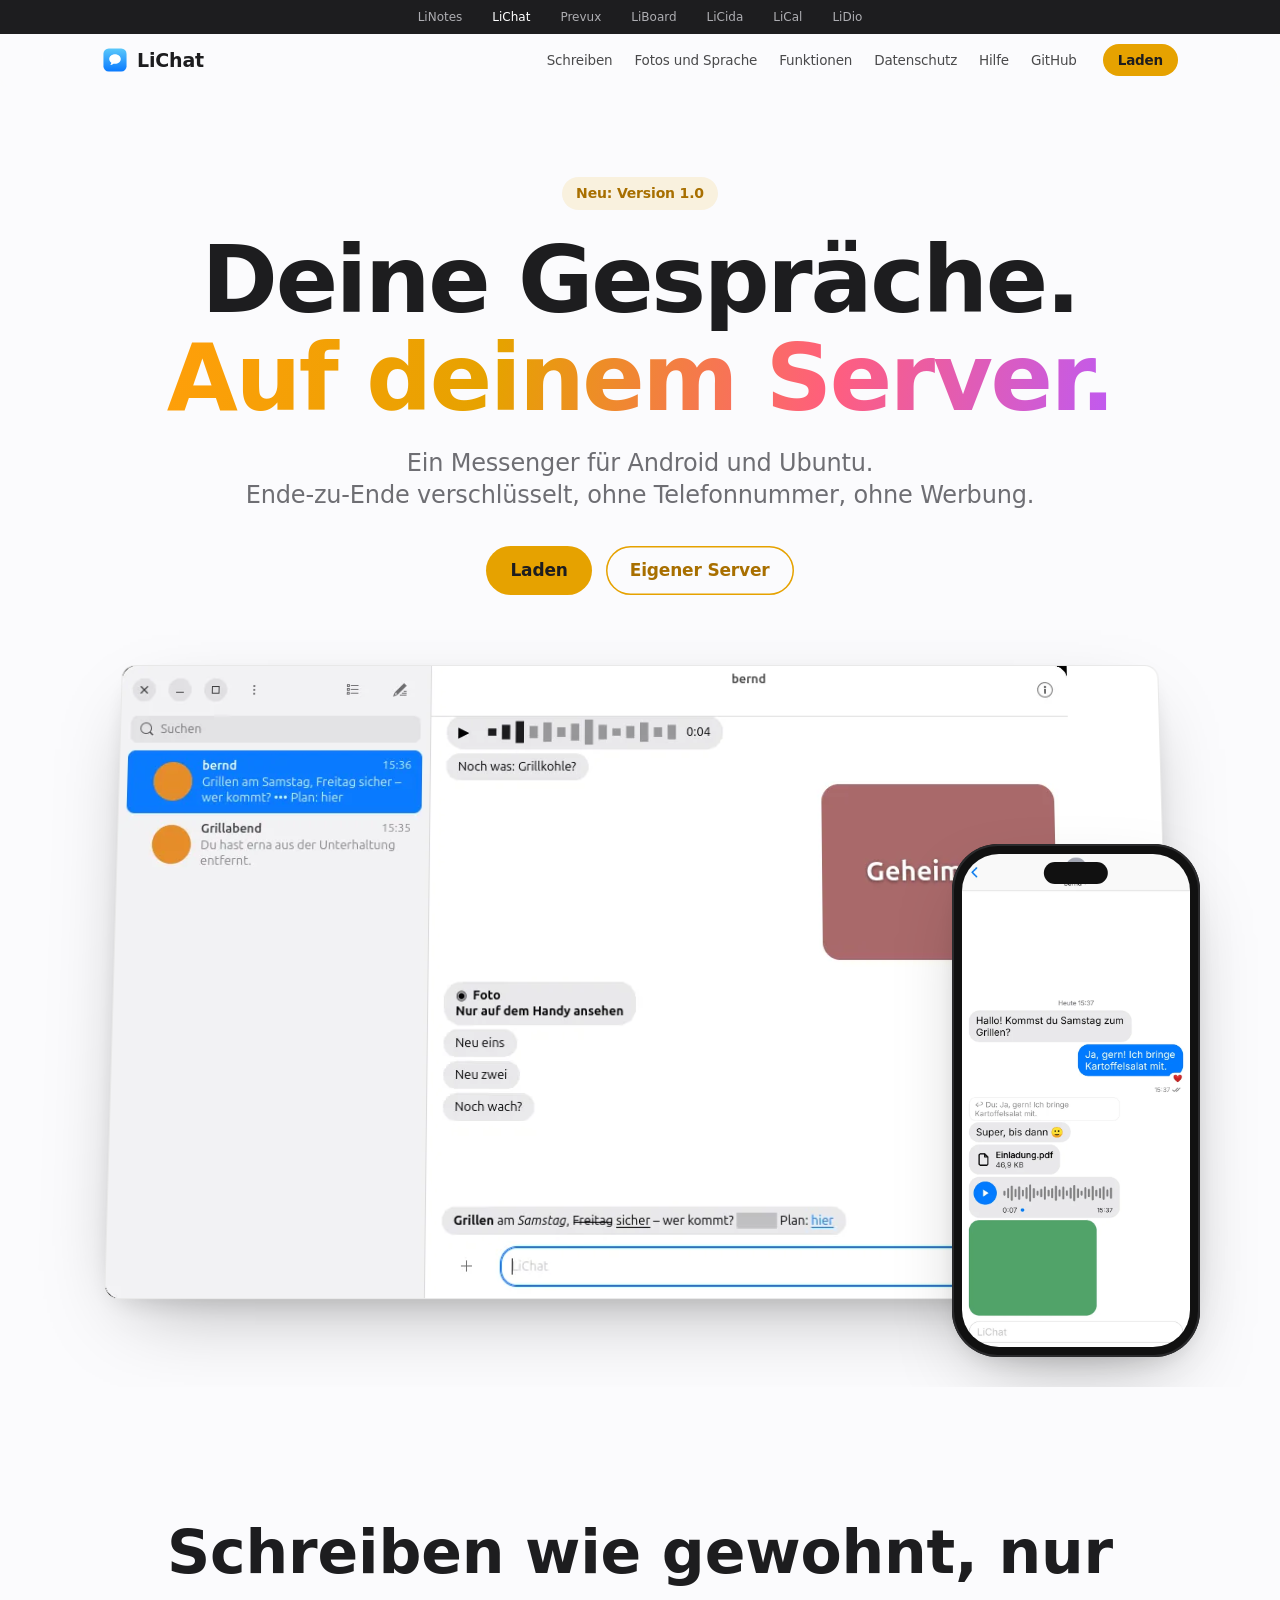
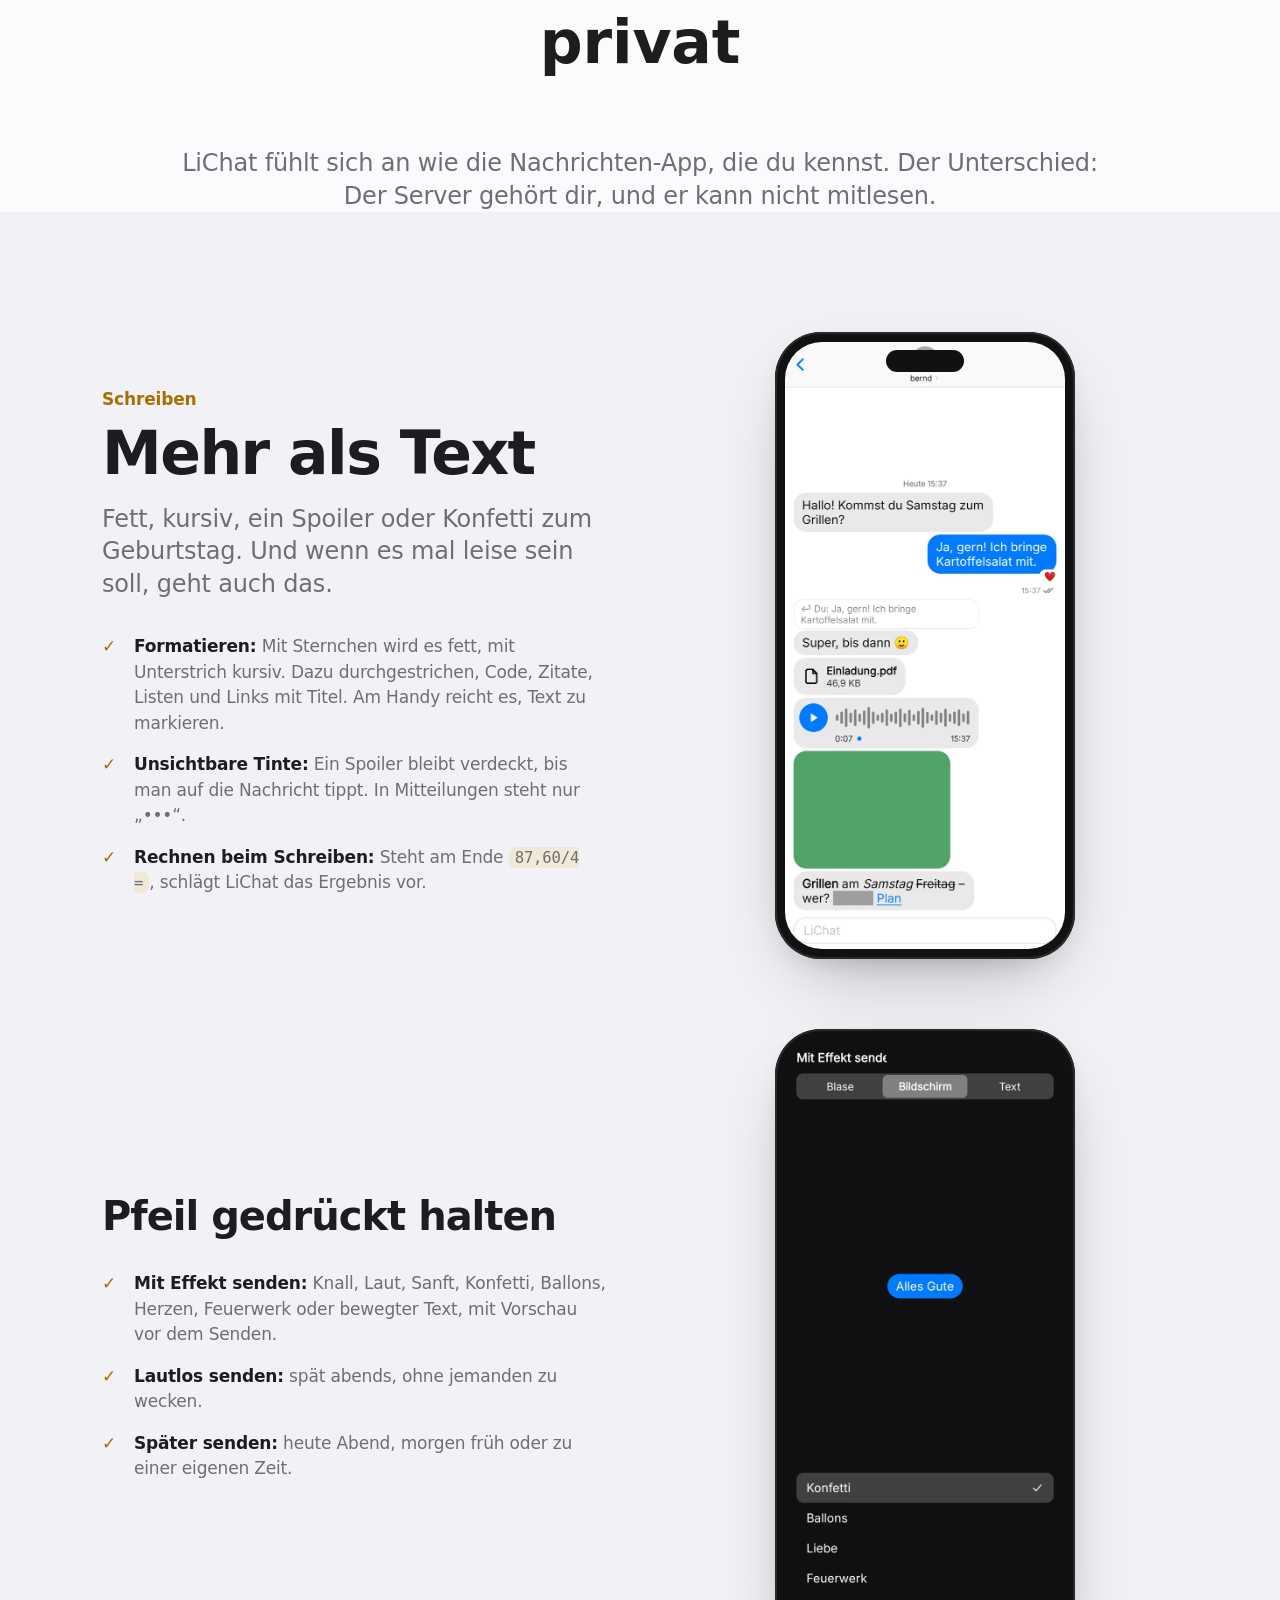
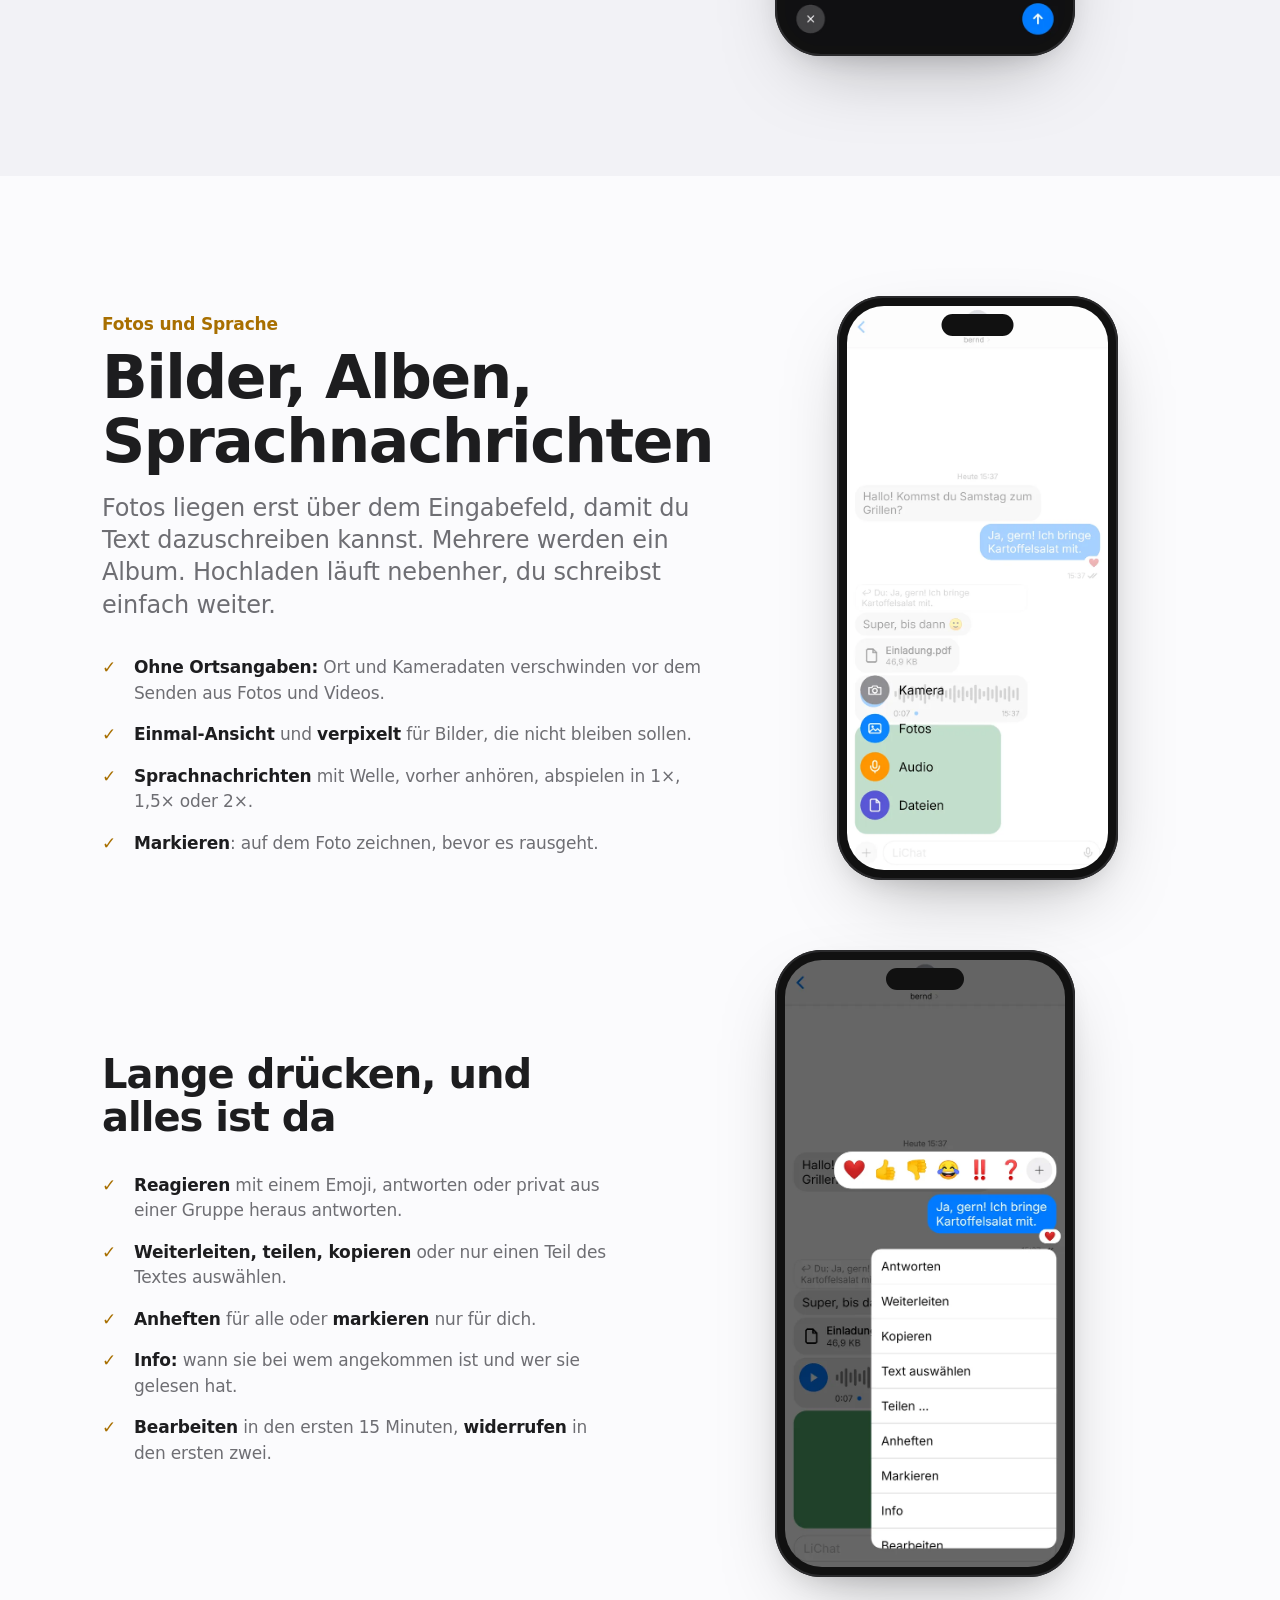
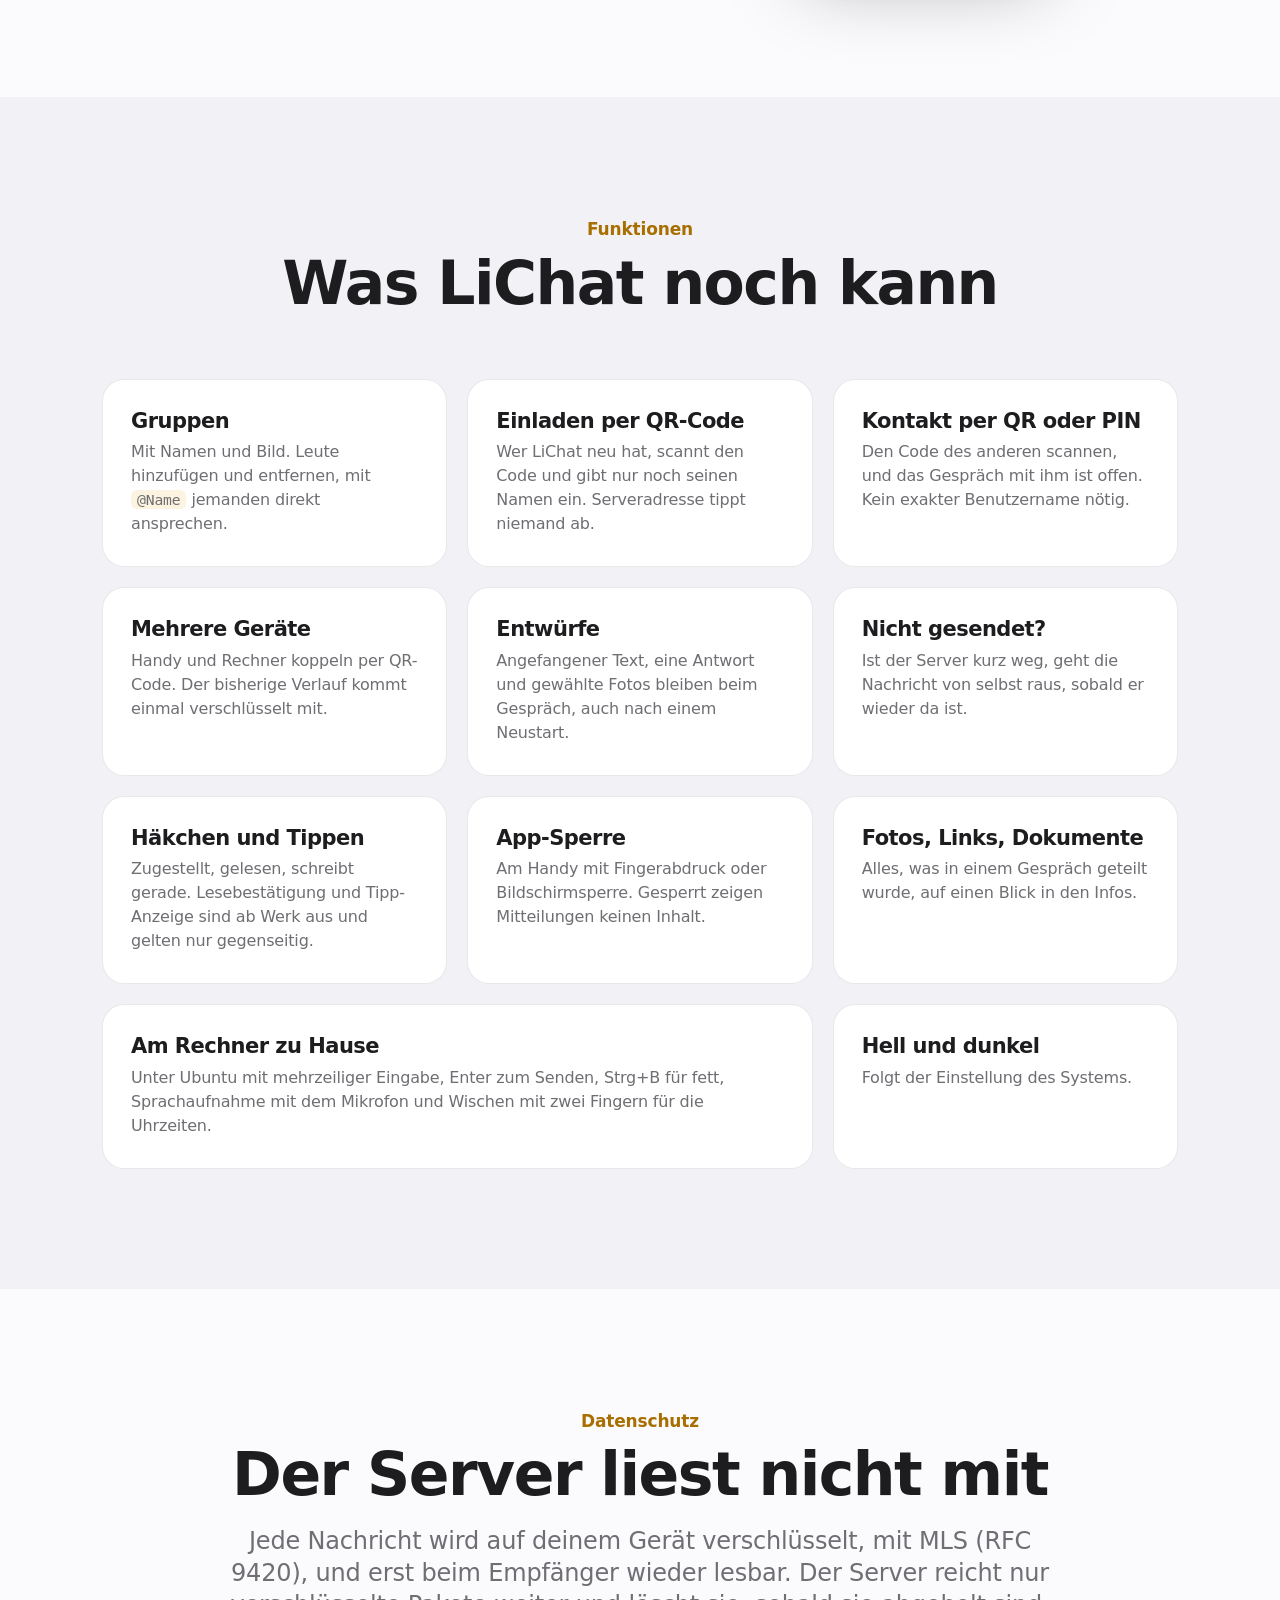
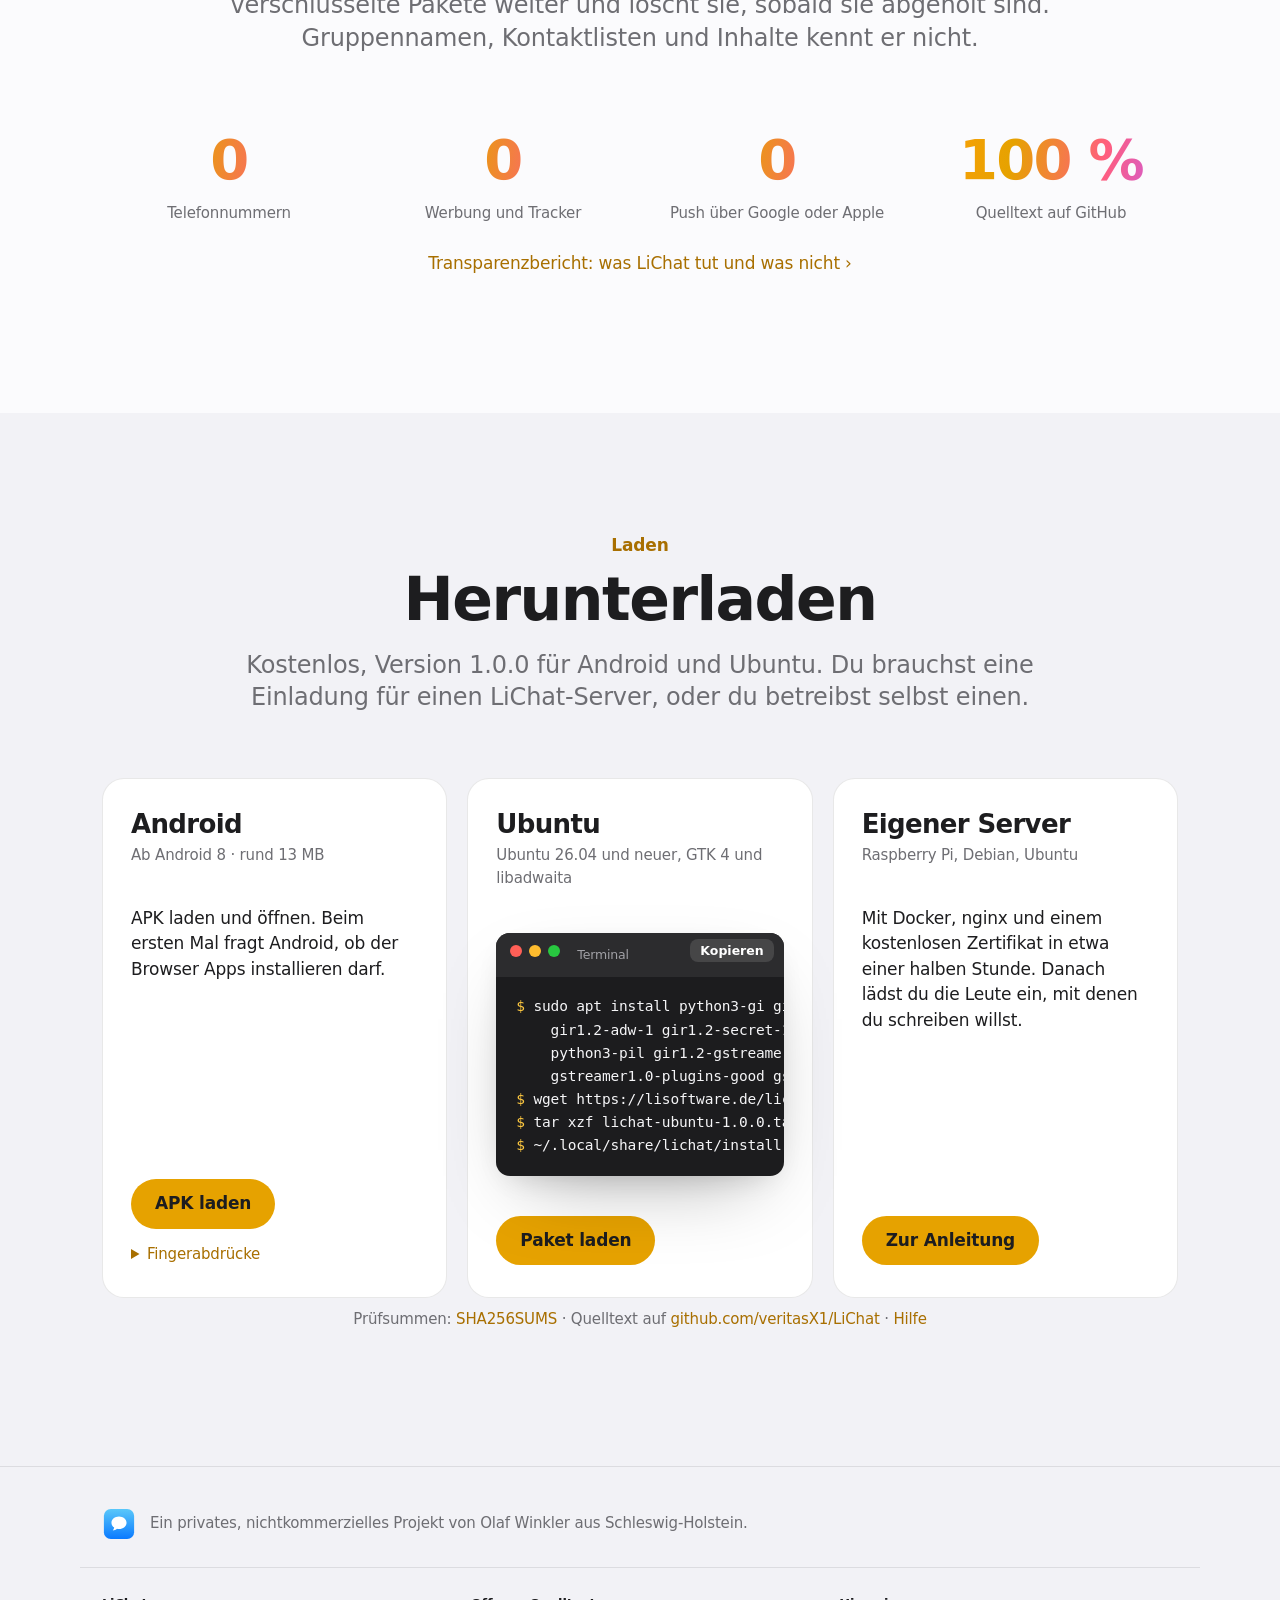
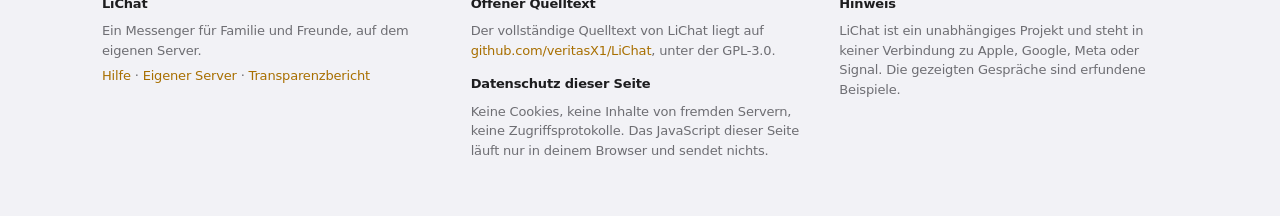
==== homepage/index.html @ 2a0bd109 "[4c46ee84] Homepage für LiChat 1.0: Start, Hilfe, eigener Server, Transparenzbericht homepage/ im St" ====
<!doctype html>
<html lang="de">
<head>
<meta charset="utf-8">
<meta name="viewport" content="width=device-width, initial-scale=1, viewport-fit=cover">
<title>LiChat – Chatten auf deinem eigenen Server</title>
<meta name="description" content="LiChat ist ein Messenger für Android und Ubuntu. Ende-zu-Ende verschlüsselt, ohne Telefonnummer, ohne Werbung, auf deinem eigenen Server.">
<link rel="icon" href="lichat.svg" type="image/svg+xml">
<link rel="stylesheet" href="site.css">
<style>
.split > .phone { width: min(300px, 70%); margin: 0 auto; }
</style>
</head>
<body>

<div class="apps">
  <div class="wrap">
    <a href="https://lisoftware.de/linotes/">LiNotes</a>
    <a href="https://lisoftware.de/lichat/" aria-current="page">LiChat</a>
    <a href="https://lisoftware.de/prevux/">Prevux</a>
    <a href="https://lisoftware.de/liboard/">LiBoard</a>
    <a href="https://lisoftware.de/licida/">LiCida</a>
    <a href="https://lisoftware.de/lical/">LiCal</a>
    <a href="https://lisoftware.de/lidio/">LiDio</a>
  </div>
</div>

<header class="nav">
  <div class="wrap">
    <a class="brand" href="#"><img src="lichat.svg" alt="">LiChat</a>
    <nav class="links">
      <a href="#schreiben">Schreiben</a>
      <a href="#medien">Fotos und Sprache</a>
      <a href="#funktionen">Funktionen</a>
      <a href="#datenschutz">Datenschutz</a>
      <a href="hilfe.html">Hilfe</a>
      <a href="https://github.com/veritasX1/LiChat">GitHub</a>
    </nav>
    <a class="btn small cta" href="#laden">Laden</a>
  </div>
</header>

<main>

<section class="hero">
  <div class="wrap">
    <span class="badge reveal">Neu: Version 1.0</span>
    <h1 class="display reveal d1">Deine Gespräche.<br><span class="gradient-text">Auf deinem Server.</span></h1>
    <p class="lead reveal d2">Ein Messenger für Android und Ubuntu.<br>Ende-zu-Ende verschlüsselt, ohne Telefonnummer, ohne Werbung.</p>
    <div class="actions reveal d3">
      <a class="btn" href="#laden">Laden</a>
      <a class="btn ghost" href="server.html">Eigener Server</a>
    </div>
    <div class="hero-stage reveal">
      <div class="window"><img class="zoomable" src="img/ubuntu-gespraech.webp" data-light="img/ubuntu-gespraech.webp" data-dark="img/ubuntu-dark.webp" alt="LiChat unter Ubuntu: Gespräch mit formatiertem Text und Sprachnachricht" width="980" height="640"></div>
      <div class="phone"><img src="img/android-gespraech.webp" data-light="img/android-gespraech.webp" data-dark="img/android-dark-gespraech.webp" alt="Dasselbe Gespräch auf dem Android-Handy" width="640" height="1387"></div>
    </div>
  </div>
</section>

<section class="wrap center" style="padding-top: 60px; max-width: 1000px">
  <p class="headline reveal">Schreiben wie gewohnt, nur privat</p>
  <p class="lead reveal d1">LiChat fühlt sich an wie die Nachrichten-App, die du kennst. Der Unterschied: Der Server gehört dir, und er kann nicht mitlesen.</p>
</section>

<section id="schreiben" class="alt">
  <div class="wrap">
    <div class="split">
      <div class="reveal">
        <p class="eyebrow">Schreiben</p>
        <h2 class="headline">Mehr als Text</h2>
        <p class="lead">Fett, kursiv, ein Spoiler oder Konfetti zum Geburtstag. Und wenn es mal leise sein soll, geht auch das.</p>
        <ul class="checks">
          <li><b>Formatieren:</b> Mit Sternchen wird es fett, mit Unterstrich kursiv. Dazu durchgestrichen, Code, Zitate, Listen und Links mit Titel. Am Handy reicht es, Text zu markieren.</li>
          <li><b>Unsichtbare Tinte:</b> Ein Spoiler bleibt verdeckt, bis man auf die Nachricht tippt. In Mitteilungen steht nur „•••“.</li>
          <li><b>Rechnen beim Schreiben:</b> Steht am Ende <code class="inline">87,60/4 =</code>, schlägt LiChat das Ergebnis vor.</li>
        </ul>
      </div>
      <div class="phone reveal d1"><img src="img/android-formatiert.webp" alt="Formatierte Nachricht mit verdecktem Spoiler" loading="lazy"></div>
    </div>
    <div class="split reverse" style="margin-top: 70px">
      <div class="phone reveal"><img src="img/android-effekte.webp" alt="Auswahl der Effekte mit Vorschau der eigenen Nachricht" loading="lazy"></div>
      <div class="reveal d1">
        <h3 class="title">Pfeil gedrückt halten</h3>
        <ul class="checks">
          <li><b>Mit Effekt senden:</b> Knall, Laut, Sanft, Konfetti, Ballons, Herzen, Feuerwerk oder bewegter Text, mit Vorschau vor dem Senden.</li>
          <li><b>Lautlos senden:</b> spät abends, ohne jemanden zu wecken.</li>
          <li><b>Später senden:</b> heute Abend, morgen früh oder zu einer eigenen Zeit.</li>
        </ul>
      </div>
    </div>
  </div>
</section>

<section id="medien">
  <div class="wrap">
    <div class="split">
      <div class="reveal">
        <p class="eyebrow">Fotos und Sprache</p>
        <h2 class="headline">Bilder, Alben, Sprachnachrichten</h2>
        <p class="lead">Fotos liegen erst über dem Eingabefeld, damit du Text dazuschreiben kannst. Mehrere werden ein Album. Hochladen läuft nebenher, du schreibst einfach weiter.</p>
        <ul class="checks">
          <li><b>Ohne Ortsangaben:</b> Ort und Kameradaten verschwinden vor dem Senden aus Fotos und Videos.</li>
          <li><b>Einmal-Ansicht</b> und <b>verpixelt</b> für Bilder, die nicht bleiben sollen.</li>
          <li><b>Sprachnachrichten</b> mit Welle, vorher anhören, abspielen in 1×, 1,5× oder 2×.</li>
          <li><b>Markieren</b>: auf dem Foto zeichnen, bevor es rausgeht.</li>
        </ul>
      </div>
      <div class="phone reveal d1"><img src="img/android-plus.webp" alt="Das Plus-Menü: Kamera, Fotos, Audio, Dateien" loading="lazy"></div>
    </div>
    <div class="split reverse" style="margin-top: 70px">
      <div class="phone reveal"><img src="img/android-aktionen.webp" alt="Das Menü einer Nachricht: Antworten, Weiterleiten, Kopieren, Text auswählen, Teilen, Anheften, Markieren, Info" loading="lazy"></div>
      <div class="reveal d1">
        <h3 class="title">Lange drücken, und alles ist da</h3>
        <ul class="checks">
          <li><b>Reagieren</b> mit einem Emoji, antworten oder privat aus einer Gruppe heraus antworten.</li>
          <li><b>Weiterleiten, teilen, kopieren</b> oder nur einen Teil des Textes auswählen.</li>
          <li><b>Anheften</b> für alle oder <b>markieren</b> nur für dich.</li>
          <li><b>Info:</b> wann sie bei wem angekommen ist und wer sie gelesen hat.</li>
          <li><b>Bearbeiten</b> in den ersten 15 Minuten, <b>widerrufen</b> in den ersten zwei.</li>
        </ul>
      </div>
    </div>
  </div>
</section>

<section id="funktionen" class="alt">
  <div class="wrap">
    <div class="section-head reveal">
      <p class="eyebrow">Funktionen</p>
      <h2 class="headline">Was LiChat noch kann</h2>
    </div>
    <div class="tiles">
      <div class="tile reveal"><h3>Gruppen</h3><p>Mit Namen und Bild. Leute hinzufügen und entfernen, mit <code class="inline">@Name</code> jemanden direkt ansprechen.</p></div>
      <div class="tile reveal d1"><h3>Einladen per QR-Code</h3><p>Wer LiChat neu hat, scannt den Code und gibt nur noch seinen Namen ein. Serveradresse tippt niemand ab.</p></div>
      <div class="tile reveal d2"><h3>Kontakt per QR oder PIN</h3><p>Den Code des anderen scannen, und das Gespräch mit ihm ist offen. Kein exakter Benutzername nötig.</p></div>
      <div class="tile reveal"><h3>Mehrere Geräte</h3><p>Handy und Rechner koppeln per QR-Code. Der bisherige Verlauf kommt einmal verschlüsselt mit.</p></div>
      <div class="tile reveal d1"><h3>Entwürfe</h3><p>Angefangener Text, eine Antwort und gewählte Fotos bleiben beim Gespräch, auch nach einem Neustart.</p></div>
      <div class="tile reveal d2"><h3>Nicht gesendet?</h3><p>Ist der Server kurz weg, geht die Nachricht von selbst raus, sobald er wieder da ist.</p></div>
      <div class="tile reveal"><h3>Häkchen und Tippen</h3><p>Zugestellt, gelesen, schreibt gerade. Lesebestätigung und Tipp-Anzeige sind ab Werk aus und gelten nur gegenseitig.</p></div>
      <div class="tile reveal d1"><h3>App-Sperre</h3><p>Am Handy mit Fingerabdruck oder Bildschirmsperre. Gesperrt zeigen Mitteilungen keinen Inhalt.</p></div>
      <div class="tile reveal d2"><h3>Fotos, Links, Dokumente</h3><p>Alles, was in einem Gespräch geteilt wurde, auf einen Blick in den Infos.</p></div>
      <div class="tile reveal wide"><h3>Am Rechner zu Hause</h3><p>Unter Ubuntu mit mehrzeiliger Eingabe, Enter zum Senden, Strg+B für fett, Sprachaufnahme mit dem Mikrofon und Wischen mit zwei Fingern für die Uhrzeiten.</p></div>
      <div class="tile reveal d1"><h3>Hell und dunkel</h3><p>Folgt der Einstellung des Systems.</p></div>
    </div>
  </div>
</section>

<section id="datenschutz">
  <div class="wrap">
    <div class="section-head reveal">
      <p class="eyebrow">Datenschutz</p>
      <h2 class="headline">Der Server liest nicht mit</h2>
      <p class="lead">Jede Nachricht wird auf deinem Gerät verschlüsselt, mit MLS (RFC 9420), und erst beim Empfänger wieder lesbar. Der Server reicht nur verschlüsselte Pakete weiter und löscht sie, sobald sie abgeholt sind. Gruppennamen, Kontaktlisten und Inhalte kennt er nicht.</p>
    </div>
    <div class="facts">
      <div class="reveal"><div class="num gradient-text">0</div><div class="lbl">Telefonnummern</div></div>
      <div class="reveal d1"><div class="num gradient-text">0</div><div class="lbl">Werbung und Tracker</div></div>
      <div class="reveal d2"><div class="num gradient-text">0</div><div class="lbl">Push über Google oder Apple</div></div>
      <div class="reveal d3"><div class="num gradient-text">100 %</div><div class="lbl">Quelltext auf GitHub</div></div>
    </div>
    <p class="center reveal" style="margin-top: 26px"><a href="transparenz.html">Transparenzbericht: was LiChat tut und was nicht ›</a></p>
  </div>
</section>

<section id="laden" class="alt">
  <div class="wrap">
    <div class="section-head reveal">
      <p class="eyebrow">Laden</p>
      <h2 class="headline">Herunterladen</h2>
      <p class="lead">Kostenlos, Version 1.0.0 für Android und Ubuntu. Du brauchst eine Einladung für einen LiChat-Server, oder du betreibst selbst einen.</p>
    </div>
    <div class="downloads">
      <div class="download reveal">
        <h3>Android</h3>
        <div class="meta">Ab Android 8 · rund 13 MB</div>
        <div class="grow">
          <p>APK laden und öffnen. Beim ersten Mal fragt Android, ob der Browser Apps installieren darf.</p>
        </div>
        <a class="btn" href="download/LiChat-1.0.0.apk">APK laden</a>
        <details><summary>Fingerabdrücke</summary>
          <p>App-Signatur (SHA-256): <code style="word-break: break-all">ef147a9be330446497b2f038d8fe5af54628fb8deb315d667013a04dd008c586</code></p>
        </details>
      </div>
      <div class="download reveal d1">
        <h3>Ubuntu</h3>
        <div class="meta">Ubuntu 26.04 und neuer, GTK 4 und libadwaita</div>
        <div class="grow">
          <div class="terminal" data-copy="sudo apt install python3-gi gir1.2-gtk-4.0 gir1.2-adw-1 gir1.2-secret-1 python3-cryptography python3-pil gir1.2-gstreamer-1.0 gstreamer1.0-plugins-good gstreamer1.0-plugins-bad ffmpeg
wget https://lisoftware.de/lichat/download/lichat-ubuntu-1.0.0.tar.gz
tar xzf lichat-ubuntu-1.0.0.tar.gz -C ~/.local/share
~/.local/share/lichat/install.sh"><div class="bar"><i></i><i></i><i></i><span>Terminal</span></div><pre><span class="p">$</span> sudo apt install python3-gi gir1.2-gtk-4.0 \
    gir1.2-adw-1 gir1.2-secret-1 python3-cryptography \
    python3-pil gir1.2-gstreamer-1.0 ffmpeg \
    gstreamer1.0-plugins-good gstreamer1.0-plugins-bad
<span class="p">$</span> wget https://lisoftware.de/lichat/download/lichat-ubuntu-1.0.0.tar.gz
<span class="p">$</span> tar xzf lichat-ubuntu-1.0.0.tar.gz -C ~/.local/share
<span class="p">$</span> ~/.local/share/lichat/install.sh</pre></div>
        </div>
        <a class="btn" href="download/lichat-ubuntu-1.0.0.tar.gz">Paket laden</a>
      </div>
      <div class="download reveal d2">
        <h3>Eigener Server</h3>
        <div class="meta">Raspberry Pi, Debian, Ubuntu</div>
        <div class="grow">
          <p>Mit Docker, nginx und einem kostenlosen Zertifikat in etwa einer halben Stunde. Danach lädst du die Leute ein, mit denen du schreiben willst.</p>
        </div>
        <a class="btn" href="server.html">Zur Anleitung</a>
      </div>
    </div>
    <p class="center" style="margin-top: 10px; color: var(--muted); font-size: 15px">Prüfsummen: <a href="download/SHA256SUMS">SHA256SUMS</a> · Quelltext auf <a href="https://github.com/veritasX1/LiChat">github.com/veritasX1/LiChat</a> · <a href="hilfe.html">Hilfe</a></p>
  </div>
</section>

</main>

<footer>
  <div class="wrap made">
    <img src="lichat.svg" alt="" width="34" height="34">
    <p>Ein privates, nichtkommerzielles Projekt von Olaf Winkler aus Schleswig-Holstein.</p>
  </div>
  <div class="wrap cols">
    <div>
      <h4>LiChat</h4>
      <p>Ein Messenger für Familie und Freunde, auf dem eigenen Server.</p>
      <p><a href="hilfe.html">Hilfe</a> · <a href="server.html">Eigener Server</a> · <a href="transparenz.html">Transparenzbericht</a></p>
    </div>
    <div>
      <h4>Offener Quelltext</h4><p>Der vollständige Quelltext von LiChat liegt auf <a href="https://github.com/veritasX1/LiChat">github.com/veritasX1/LiChat</a>, unter der GPL-3.0.</p>
      <h4 style="margin-top: 14px">Datenschutz dieser Seite</h4>
      <p>Keine Cookies, keine Inhalte von fremden Servern, keine Zugriffsprotokolle. Das JavaScript dieser Seite läuft nur in deinem Browser und sendet nichts.</p>
    </div>
    <div>
      <h4>Hinweis</h4>
      <p>LiChat ist ein unabhängiges Projekt und steht in keiner Verbindung zu Apple, Google, Meta oder Signal. Die gezeigten Gespräche sind erfundene Beispiele.</p>
    </div>
  </div>
</footer>

<script src="site.js"></script>
</body>
</html>
---- homepage/site.css ----
/* LiNotes – website. System fonts only, nothing loaded from other servers. */
:root {
  --bg: #fbfbfd;
  --bg-alt: #f2f2f6;
  --card: #ffffff;
  --text: #1d1d1f;
  --muted: #6e6e73;
  --line: rgba(0, 0, 0, 0.09);
  --accent: #e6a200;
  --accent-text: #a86f00;
  --accent-soft: rgba(230, 162, 0, 0.12);
  --on-accent: #1d1d1f;
  --shadow: 0 30px 80px -30px rgba(0, 0, 0, 0.35), 0 10px 30px -15px rgba(0, 0, 0, 0.2);
  --radius: 22px;
  --nav: rgba(251, 251, 253, 0.72);
  --font: -apple-system, BlinkMacSystemFont, "SF Pro Display", "Segoe UI", Ubuntu, Cantarell, "Noto Sans", system-ui, sans-serif;
  --mono: ui-monospace, "SF Mono", "Ubuntu Mono", "DejaVu Sans Mono", Menlo, monospace;
  color-scheme: light;
}
@media (prefers-color-scheme: dark) {
  :root {
    --bg: #000000;
    --bg-alt: #101012;
    --card: #1c1c1e;
    --text: #f5f5f7;
    --muted: #a1a1a6;
    --line: rgba(255, 255, 255, 0.12);
    --accent: #ffc940;
    --accent-text: #ffc940;
    --accent-soft: rgba(255, 201, 64, 0.14);
    --shadow: 0 30px 80px -30px rgba(0, 0, 0, 0.9), 0 10px 30px -15px rgba(0, 0, 0, 0.6);
    --nav: rgba(16, 16, 18, 0.72);
    color-scheme: dark;
  }
}

* { box-sizing: border-box; }
html { scroll-behavior: smooth; scroll-padding-top: 64px; }
body {
  margin: 0;
  background: var(--bg);
  color: var(--text);
  font: 17px/1.5 var(--font);
  letter-spacing: -0.01em;
  -webkit-font-smoothing: antialiased;
  overflow-x: hidden;
}
img { max-width: 100%; height: auto; display: block; }
a { color: var(--accent-text); text-decoration: none; }
a:hover { text-decoration: underline; }
code, pre, kbd { font-family: var(--mono); }
.wrap { max-width: 1120px; margin: 0 auto; padding: 0 22px; }
.narrow { max-width: 760px; margin: 0 auto; padding: 0 22px; }
.center { text-align: center; }

/* --- app strip (same on every app page) --- */
.apps { background: #1d1d1f; font-size: 12px; letter-spacing: 0; }
.apps .wrap { display: flex; justify-content: center; gap: 30px; height: 34px; align-items: center; }
.apps a { color: #d2d2d7; opacity: 0.8; }
.apps a:hover { opacity: 1; text-decoration: none; color: #fff; }
.apps a[aria-current] { color: #fff; opacity: 1; }

/* --- navigation --- */
.nav {
  position: sticky; top: 0; z-index: 50;
  background: var(--nav);
  backdrop-filter: saturate(180%) blur(20px);
  -webkit-backdrop-filter: saturate(180%) blur(20px);
  border-bottom: 1px solid transparent;
  transition: border-color 0.3s;
}
.nav.scrolled { border-bottom-color: var(--line); }
.nav .wrap { display: flex; align-items: center; gap: 26px; height: 52px; }
.nav .brand { display: flex; align-items: center; gap: 9px; font-weight: 600; color: var(--text); font-size: 19px; }
.nav .brand img { width: 26px; height: 26px; }
.nav .links { display: flex; gap: 22px; margin-left: auto; font-size: 13.5px; }
.nav .links a { color: var(--text); opacity: 0.8; }
.nav .links a:hover, .nav .links a.active { opacity: 1; text-decoration: none; color: var(--accent-text); }
.nav .cta { font-size: 13.5px; }
@media (max-width: 760px) { .nav .links { display: none; } .nav .cta { margin-left: auto; } }

/* --- buttons --- */
.btn {
  display: inline-flex; align-items: center; gap: 8px;
  padding: 12px 24px; border-radius: 980px;
  background: var(--accent); color: var(--on-accent); font-weight: 600; font-size: 17px;
  transition: transform 0.2s, filter 0.2s;
}
.btn:hover { text-decoration: none; filter: brightness(1.06); transform: translateY(-1px); }
.btn.small { padding: 6px 15px; font-size: 13.5px; }
.btn.ghost { background: transparent; color: var(--accent-text); box-shadow: inset 0 0 0 1.5px var(--accent); }
.link-arrow::after { content: " ›"; }

/* --- type --- */
.eyebrow { color: var(--accent-text); font-weight: 600; font-size: 17px; margin: 0 0 8px; }
h1, h2, h3 { letter-spacing: -0.025em; line-height: 1.07; margin: 0; }
.display { font-size: clamp(44px, 7.4vw, 92px); font-weight: 700; }
.headline { font-size: clamp(34px, 5vw, 60px); font-weight: 700; }
.title { font-size: clamp(26px, 3.2vw, 40px); font-weight: 700; }
.lead { font-size: clamp(19px, 2vw, 24px); color: var(--muted); line-height: 1.35; margin: 18px 0 0; font-weight: 500; }
.gradient-text {
  background: linear-gradient(100deg, #ff9f0a 0%, #e6a200 35%, #ff5e7e 70%, #bf5af2 100%);
  -webkit-background-clip: text; background-clip: text; color: transparent;
}

/* --- sections --- */
section { padding: 120px 0; }
section.alt { background: var(--bg-alt); }
.section-head { max-width: 820px; margin: 0 auto 64px; text-align: center; }

/* --- hero --- */
.hero { padding: 90px 0 40px; text-align: center; overflow: hidden; }
.hero .badge {
  display: inline-block; padding: 6px 14px; border-radius: 980px; font-size: 14px; font-weight: 600;
  background: var(--accent-soft); color: var(--accent-text); margin-bottom: 22px;
}
.hero .actions { display: flex; gap: 14px; justify-content: center; flex-wrap: wrap; margin-top: 34px; }
.hero-stage { position: relative; margin: 70px auto 0; max-width: 1080px; padding-bottom: 40px; }
.hero-stage .window { transform: perspective(2400px) rotateX(var(--tilt, 8deg)) scale(var(--scale, 0.96)); transform-origin: 50% 0; transition: transform 0.1s linear; }
.hero-stage .phone { position: absolute; right: -2%; bottom: -10px; width: 23%; min-width: 150px; }

/* --- device frames --- */
.window {
  border-radius: 14px; overflow: hidden; box-shadow: var(--shadow);
  border: 1px solid var(--line); background: var(--card);
}
.phone {
  border-radius: 46px; padding: 10px; background: #111;
  box-shadow: var(--shadow), inset 0 0 0 2px #2a2a2c;
}
.phone img { border-radius: 37px; width: 100%; }
.phone::before {
  content: ""; position: absolute; left: 50%; top: 18px; width: 26%; height: 22px; transform: translateX(-50%);
  background: #111; border-radius: 20px; z-index: 2;
}
.phone { position: relative; }

/* --- reveal animation --- */
.reveal { opacity: 0; transform: translateY(40px); transition: opacity 0.9s cubic-bezier(.2,.7,.2,1), transform 0.9s cubic-bezier(.2,.7,.2,1); }
.reveal.in { opacity: 1; transform: none; }
.reveal.d1 { transition-delay: 0.08s; } .reveal.d2 { transition-delay: 0.16s; } .reveal.d3 { transition-delay: 0.24s; }
@media (prefers-reduced-motion: reduce) { .reveal { opacity: 1; transform: none; transition: none; } .hero-stage .window { transform: none !important; } }

/* --- story: sticky picture, text steps --- */
.story { display: grid; grid-template-columns: 0.85fr 1.15fr; gap: 60px; align-items: start; }
.story .steps .step { min-height: 70vh; display: flex; flex-direction: column; justify-content: center; opacity: 0.28; transition: opacity 0.5s; }
.story .steps .step.active { opacity: 1; }
.story .steps .step h3 { font-size: clamp(26px, 3vw, 36px); margin-bottom: 14px; }
.story .steps .step p { color: var(--muted); font-size: 19px; margin: 0; }
.story .stage { position: sticky; top: 14vh; height: 72vh; display: flex; align-items: center; }
.story .stage .frames { position: relative; width: 100%; aspect-ratio: 16 / 10; }
.story .stage .window { position: absolute; inset: 0; opacity: 0; transform: scale(0.97); transition: opacity 0.6s, transform 0.6s; }
.story .stage .window.show { opacity: 1; transform: none; }
.story .stage .window img { width: 100%; height: 100%; object-fit: cover; object-position: top left; }
@media (max-width: 900px) {
  .story { grid-template-columns: 1fr; }
  .story .stage { display: none; }
  .story .steps .step { min-height: 0; opacity: 1; padding: 30px 0; }
  .story .steps .step .mobile-shot { display: block; margin-top: 22px; }
}
.story .mobile-shot { display: none; }

/* --- tiles --- */
.tiles { display: grid; grid-template-columns: repeat(3, 1fr); gap: 20px; }
.tile {
  background: var(--card); border-radius: var(--radius); padding: 30px 28px; border: 1px solid var(--line);
  transition: transform 0.35s, box-shadow 0.35s;
}
.tile:hover { transform: translateY(-4px); box-shadow: var(--shadow); }
.tile .icon { font-size: 30px; line-height: 1; margin-bottom: 18px; display: inline-flex; width: 52px; height: 52px; border-radius: 14px; align-items: center; justify-content: center; background: var(--accent-soft); }
.tile h3 { font-size: 21px; margin-bottom: 8px; }
.tile p { color: var(--muted); margin: 0; font-size: 16px; }
.tile.wide { grid-column: span 2; }
@media (max-width: 900px) { .tiles { grid-template-columns: 1fr 1fr; } }
@media (max-width: 600px) { .tiles { grid-template-columns: 1fr; } .tile.wide { grid-column: auto; } }

/* --- segmented control + showcase --- */
.segmented { display: inline-flex; padding: 4px; border-radius: 980px; background: var(--card); border: 1px solid var(--line); gap: 2px; flex-wrap: wrap; justify-content: center; }
.segmented button {
  border: 0; background: transparent; color: var(--text); font: 600 15px var(--font); padding: 9px 18px; border-radius: 980px; cursor: pointer;
  transition: background 0.25s, color 0.25s;
}
.segmented button.on { background: var(--accent); color: var(--on-accent); }
.showcase { display: grid; grid-template-columns: 1fr 260px; gap: 40px; align-items: end; margin-top: 46px; }
.showcase .caption { grid-column: 1 / -1; text-align: center; color: var(--muted); font-size: 18px; min-height: 2.8em; }
.showcase .window, .showcase .phone { transition: opacity 0.35s; }
.showcase.fading .window, .showcase.fading .phone { opacity: 0; }
@media (max-width: 800px) { .showcase { grid-template-columns: 1fr; } .showcase .phone { width: 60%; margin: 0 auto; } }

/* --- carousel of phone screens --- */
.carousel { display: flex; gap: 28px; overflow-x: auto; scroll-snap-type: x mandatory; padding: 20px 22px 40px; scrollbar-width: none; }
.carousel::-webkit-scrollbar { display: none; }
.carousel figure { flex: 0 0 250px; margin: 0; scroll-snap-align: center; text-align: center; }
.carousel figcaption { margin-top: 16px; font-weight: 600; }
.carousel figcaption span { display: block; font-weight: 400; color: var(--muted); font-size: 15px; }
.carousel-nav { display: flex; justify-content: center; gap: 12px; }
.carousel-nav button {
  width: 40px; height: 40px; border-radius: 50%; border: 0; background: var(--card); color: var(--text); font-size: 20px; cursor: pointer;
  box-shadow: inset 0 0 0 1px var(--line);
}

/* --- split feature --- */
.split { display: grid; grid-template-columns: 1fr 1fr; gap: 64px; align-items: center; }
.split.reverse > :first-child { order: 2; }
.split ul.checks { list-style: none; padding: 0; margin: 26px 0 0; }
.split ul.checks li { padding: 8px 0 8px 32px; position: relative; color: var(--muted); }
.split ul.checks li b { color: var(--text); font-weight: 600; }
.split ul.checks li::before { content: "✓"; position: absolute; left: 0; color: var(--accent-text); font-weight: 700; }
@media (max-width: 900px) { .split { grid-template-columns: 1fr; gap: 40px; } .split.reverse > :first-child { order: 0; } }

/* --- privacy numbers --- */
.facts { display: grid; grid-template-columns: repeat(4, 1fr); gap: 20px; text-align: center; margin-top: 60px; }
.facts .num { font-size: clamp(36px, 4.4vw, 56px); font-weight: 700; letter-spacing: -0.03em; }
.facts .lbl { color: var(--muted); font-size: 15px; }
@media (max-width: 700px) { .facts { grid-template-columns: 1fr 1fr; } }

/* --- download cards --- */
.downloads { display: grid; grid-template-columns: repeat(3, 1fr); gap: 20px; }
.download { min-width: 0; background: var(--card); border: 1px solid var(--line); border-radius: var(--radius); padding: 32px 28px; display: flex; flex-direction: column; }
.download h3 { font-size: 26px; margin-bottom: 6px; }
.download .meta { color: var(--muted); font-size: 15px; margin-bottom: 22px; }
.download .grow { flex: 1; }
.download .btn { align-self: flex-start; margin-top: 18px; }
.download details { margin-top: 14px; color: var(--muted); font-size: 15px; }
.download details summary { cursor: pointer; color: var(--accent-text); }
.download .qr { width: 150px; margin: 14px 0; background: #fff; padding: 8px; border-radius: 12px; }
@media (max-width: 900px) { .downloads { grid-template-columns: 1fr; } }

/* --- code / terminal --- */
.terminal {
  position: relative; background: #1c1c1e; color: #f5f5f7; border-radius: 14px; overflow: hidden;
  box-shadow: var(--shadow); font: 14.5px/1.6 var(--mono); margin: 22px 0;
}
.terminal .bar { display: flex; gap: 7px; padding: 12px 14px; background: #2c2c2e; }
.terminal .bar i { width: 12px; height: 12px; border-radius: 50%; background: #ff5f57; }
.terminal .bar i:nth-child(2) { background: #febc2e; } .terminal .bar i:nth-child(3) { background: #28c840; }
.terminal .bar span { margin-left: 10px; color: #a1a1a6; font-size: 12.5px; font-family: var(--font); }
.terminal pre { margin: 0; padding: 18px 20px; overflow-x: auto; white-space: pre; }
.terminal .p { color: #ffc940; } .terminal .ok { color: #30d158; } .terminal .dim { color: #8e8e93; } .terminal .b { font-weight: 700; color: #fff; }
.copy {
  position: absolute; right: 10px; top: 6px; border: 0; border-radius: 8px; padding: 4px 10px; font: 600 12.5px var(--font);
  background: rgba(255, 255, 255, 0.12); color: #fff; cursor: pointer;
}
.copy.done { background: #30d158; color: #000; }
code.inline { background: var(--accent-soft); padding: 1px 6px; border-radius: 6px; font-size: 0.92em; }
kbd { font-size: 0.85em; padding: 2px 7px; border-radius: 6px; border: 1px solid var(--line); background: var(--card); box-shadow: 0 1px 0 var(--line); }

/* --- docs pages (help, server) --- */
.docs { display: grid; grid-template-columns: 240px 1fr; gap: 56px; padding-top: 50px; padding-bottom: 100px; }
.docs nav.toc { position: sticky; top: 76px; align-self: start; max-height: calc(100vh - 100px); overflow-y: auto; font-size: 14.5px; }
.docs nav.toc .search { width: 100%; padding: 9px 12px; border-radius: 10px; border: 1px solid var(--line); background: var(--card); color: var(--text); font: 15px var(--font); margin-bottom: 16px; }
.docs nav.toc h4 { margin: 18px 0 6px; font-size: 12px; text-transform: uppercase; letter-spacing: 0.06em; color: var(--muted); }
.docs nav.toc a { display: block; padding: 5px 10px; border-radius: 8px; color: var(--text); opacity: 0.8; }
.docs nav.toc a:hover { background: var(--accent-soft); text-decoration: none; opacity: 1; }
.docs nav.toc a.active { background: var(--accent-soft); color: var(--accent-text); opacity: 1; font-weight: 600; }
.docs article h1 { font-size: clamp(38px, 5vw, 56px); margin-bottom: 14px; }
.docs article > .lead { margin-bottom: 40px; }
.docs article section { padding: 34px 0 30px; border-top: 1px solid var(--line); }
.docs article section:first-of-type { border-top: 0; }
.docs article h2 { font-size: 30px; margin-bottom: 14px; }
.docs article h3 { font-size: 20px; margin: 26px 0 8px; }
.docs article p, .docs article li { color: var(--muted); }
.docs article p b, .docs article li b { color: var(--text); }
.docs article ol, .docs article ul { padding-left: 22px; }
.docs article li { margin: 6px 0; }
.docs .shots { display: grid; grid-template-columns: 1fr 200px; gap: 26px; align-items: end; margin: 22px 0 8px; }
.docs .shots.single { grid-template-columns: 1fr; }
.docs .shots .phone { border-radius: 30px; padding: 6px; }
.docs .shots .phone img { border-radius: 25px; }
.docs .shots .phone::before { top: 11px; height: 14px; }
.docs .note { background: var(--accent-soft); border-radius: 14px; padding: 14px 18px; margin: 18px 0; color: var(--text); font-size: 16px; }
.docs .tag { display: inline-block; font-size: 12px; font-weight: 600; padding: 2px 8px; border-radius: 6px; background: var(--card); border: 1px solid var(--line); color: var(--muted); margin-right: 4px; vertical-align: 2px; }
.docs section.hidden { display: none; }
.docs .steps-list { counter-reset: step; list-style: none; padding: 0; }
.docs .steps-list > li { counter-increment: step; position: relative; padding: 4px 0 18px 54px; }
.docs .steps-list > li::before {
  content: counter(step); position: absolute; left: 0; top: 0; width: 36px; height: 36px; border-radius: 50%;
  background: var(--accent); color: var(--on-accent); font-weight: 700; display: flex; align-items: center; justify-content: center;
}
.docs .steps-list > li > b:first-child { display: block; color: var(--text); font-size: 19px; margin-bottom: 4px; }
@media (max-width: 900px) { .docs { grid-template-columns: 1fr; } .docs nav.toc { position: static; max-height: none; } .docs .shots { grid-template-columns: 1fr; } .docs .shots .phone { width: 60%; margin: 0 auto; } }

/* --- lightbox --- */
.zoomable { cursor: zoom-in; }
.lightbox {
  position: fixed; inset: 0; z-index: 100; background: rgba(0, 0, 0, 0.82); display: flex; align-items: center; justify-content: center;
  padding: 30px; opacity: 0; pointer-events: none; transition: opacity 0.25s; cursor: zoom-out;
}
.lightbox.open { opacity: 1; pointer-events: auto; }
.lightbox img { max-width: 100%; max-height: 100%; border-radius: 12px; box-shadow: 0 30px 90px rgba(0, 0, 0, 0.6); }

/* --- footer --- */
footer { background: var(--bg-alt); color: var(--muted); font-size: 13px; padding: 40px 0 50px; border-top: 1px solid var(--line); }
footer .made { display: flex; align-items: center; gap: 14px; padding-bottom: 26px; margin-bottom: 26px; border-bottom: 1px solid var(--line); }
footer .made p { margin: 0; font-size: 15px; color: var(--muted); }
footer .made b { color: var(--text); font-size: 17px; }
footer .cols { display: grid; grid-template-columns: repeat(3, 1fr); gap: 30px; }
footer h4 { color: var(--text); font-size: 13px; margin: 0 0 8px; }
footer p { margin: 0 0 6px; }
@media (max-width: 700px) { footer .cols { grid-template-columns: 1fr; } }

/* --- diagram (server page) --- */
.diagram { background: var(--card); border: 1px solid var(--line); border-radius: var(--radius); padding: 26px; margin: 22px 0; }
.diagram svg { width: 100%; height: auto; }
.diagram text { fill: var(--text); font: 600 14px var(--font); }
.diagram .sub { fill: var(--muted); font-weight: 400; font-size: 12.5px; }
.diagram .box { fill: var(--bg-alt); stroke: var(--line); }
.diagram .acc { fill: var(--accent-soft); stroke: var(--accent); }
.diagram .wire { stroke: var(--accent); stroke-width: 2; fill: none; stroke-dasharray: 6 6; animation: flow 1.2s linear infinite; }
@keyframes flow { to { stroke-dashoffset: -24; } }

/* window with an overlapping phone (like the hero) */
.duo { position: relative; padding: 0 9% 40px 0; }
.duo .phone { position: absolute; right: 0; bottom: 0; width: 21%; min-width: 120px; }
.showcase.duo-wrap { display: block; max-width: 1000px; margin-left: auto; margin-right: auto; }
.showcase.duo-wrap .caption { margin-top: 26px; }
.docs .shots > div:not(.window):not(.phone) { align-self: start; }
@media (max-width: 600px) {
  .phone { border-radius: 26px; padding: 5px; }
  .phone img { border-radius: 22px; }
  .phone::before { top: 9px; height: 10px; }
  .hero-stage .phone, .duo .phone { width: 30%; min-width: 0; }
  .hero-stage .phone { right: 0; bottom: 0; }
  section { padding: 80px 0; }
}

/* --- example pages: coverage tables, notices, how-to steps --- */
.table-wrap { overflow-x: auto; background: var(--card); border: 1px solid var(--line); border-radius: var(--radius); }
table.coverage { width: 100%; border-collapse: collapse; font-size: 15px; min-width: 640px; }
table.coverage th { text-align: left; font-size: 12.5px; text-transform: uppercase; letter-spacing: 0.04em; color: var(--muted); padding: 14px 18px 8px; }
table.coverage td { padding: 12px 18px; border-top: 1px solid var(--line); vertical-align: top; color: var(--muted); }
table.coverage td:first-child { color: var(--text); font-weight: 600; white-space: nowrap; }
table.coverage td b { color: var(--text); }
.pill { display: inline-block; border-radius: 980px; padding: 2px 10px; font-size: 12.5px; font-weight: 600; white-space: nowrap; }
.pill.full { background: rgba(48, 209, 88, 0.16); color: #1c8a3a; }
.pill.part { background: rgba(255, 159, 10, 0.16); color: #b36b00; }
.pill.doc { background: rgba(10, 132, 255, 0.14); color: #0a63c2; }
.pill.no { background: rgba(142, 142, 147, 0.18); color: var(--muted); }
@media (prefers-color-scheme: dark) {
  .pill.full { color: #30d158; } .pill.part { color: #ffb340; } .pill.doc { color: #64b5ff; }
}
.legend { display: flex; gap: 14px; flex-wrap: wrap; justify-content: center; margin: 0 0 22px; color: var(--muted); font-size: 14px; }
.notice { max-width: 860px; margin: 0 auto; border-radius: var(--radius); padding: 30px 32px; background: var(--card);
  border: 2px solid var(--accent); box-shadow: var(--shadow); }
.notice h3 { font-size: clamp(24px, 3vw, 32px); margin-bottom: 12px; }
.notice p { color: var(--muted); font-size: 17.5px; margin: 10px 0 0; }
.notice p b { color: var(--text); }
.notice ul { margin: 14px 0 0; padding-left: 22px; color: var(--muted); }
.notice ul li { margin: 6px 0; }
.notice ul li b { color: var(--text); }
.small-note { max-width: 860px; margin: 26px auto 0; color: var(--muted); font-size: 14px; text-align: center; }
ol.howto { counter-reset: step; list-style: none; padding: 0; max-width: 860px; margin: 0 auto; }
ol.howto > li { counter-increment: step; position: relative; padding: 4px 0 26px 62px; color: var(--muted); }
ol.howto > li::before { content: counter(step); position: absolute; left: 0; top: 0; width: 42px; height: 42px; border-radius: 50%;
  background: var(--accent); color: var(--on-accent); font-weight: 700; font-size: 18px; display: flex; align-items: center; justify-content: center; }
ol.howto > li > b:first-child { display: block; color: var(--text); font-size: 20px; margin-bottom: 4px; }
ol.howto code { font-family: var(--mono); background: var(--accent-soft); padding: 1px 6px; border-radius: 6px; font-size: 0.9em; color: var(--text); }
.trio { display: grid; grid-template-columns: repeat(3, 1fr); gap: 20px; }
@media (max-width: 900px) { .trio { grid-template-columns: 1fr; } }
.report-pair { display: grid; grid-template-columns: 1fr 1fr; gap: 26px; }
@media (max-width: 800px) { .report-pair { grid-template-columns: 1fr; } }
.report-pair .window { background: #fff; }
.downloads.two { grid-template-columns: 1fr 1fr; }
@media (max-width: 900px) { .downloads.two { grid-template-columns: 1fr; } }

/* Agile manifesto, quoted in full on the help page */
blockquote.manifest {
  margin: 12px 0;
  padding: 14px 18px;
  border-left: 3px solid var(--accent);
  background: var(--accent-soft);
  border-radius: 0 10px 10px 0;
}
blockquote.manifest p { margin: 8px 0; }
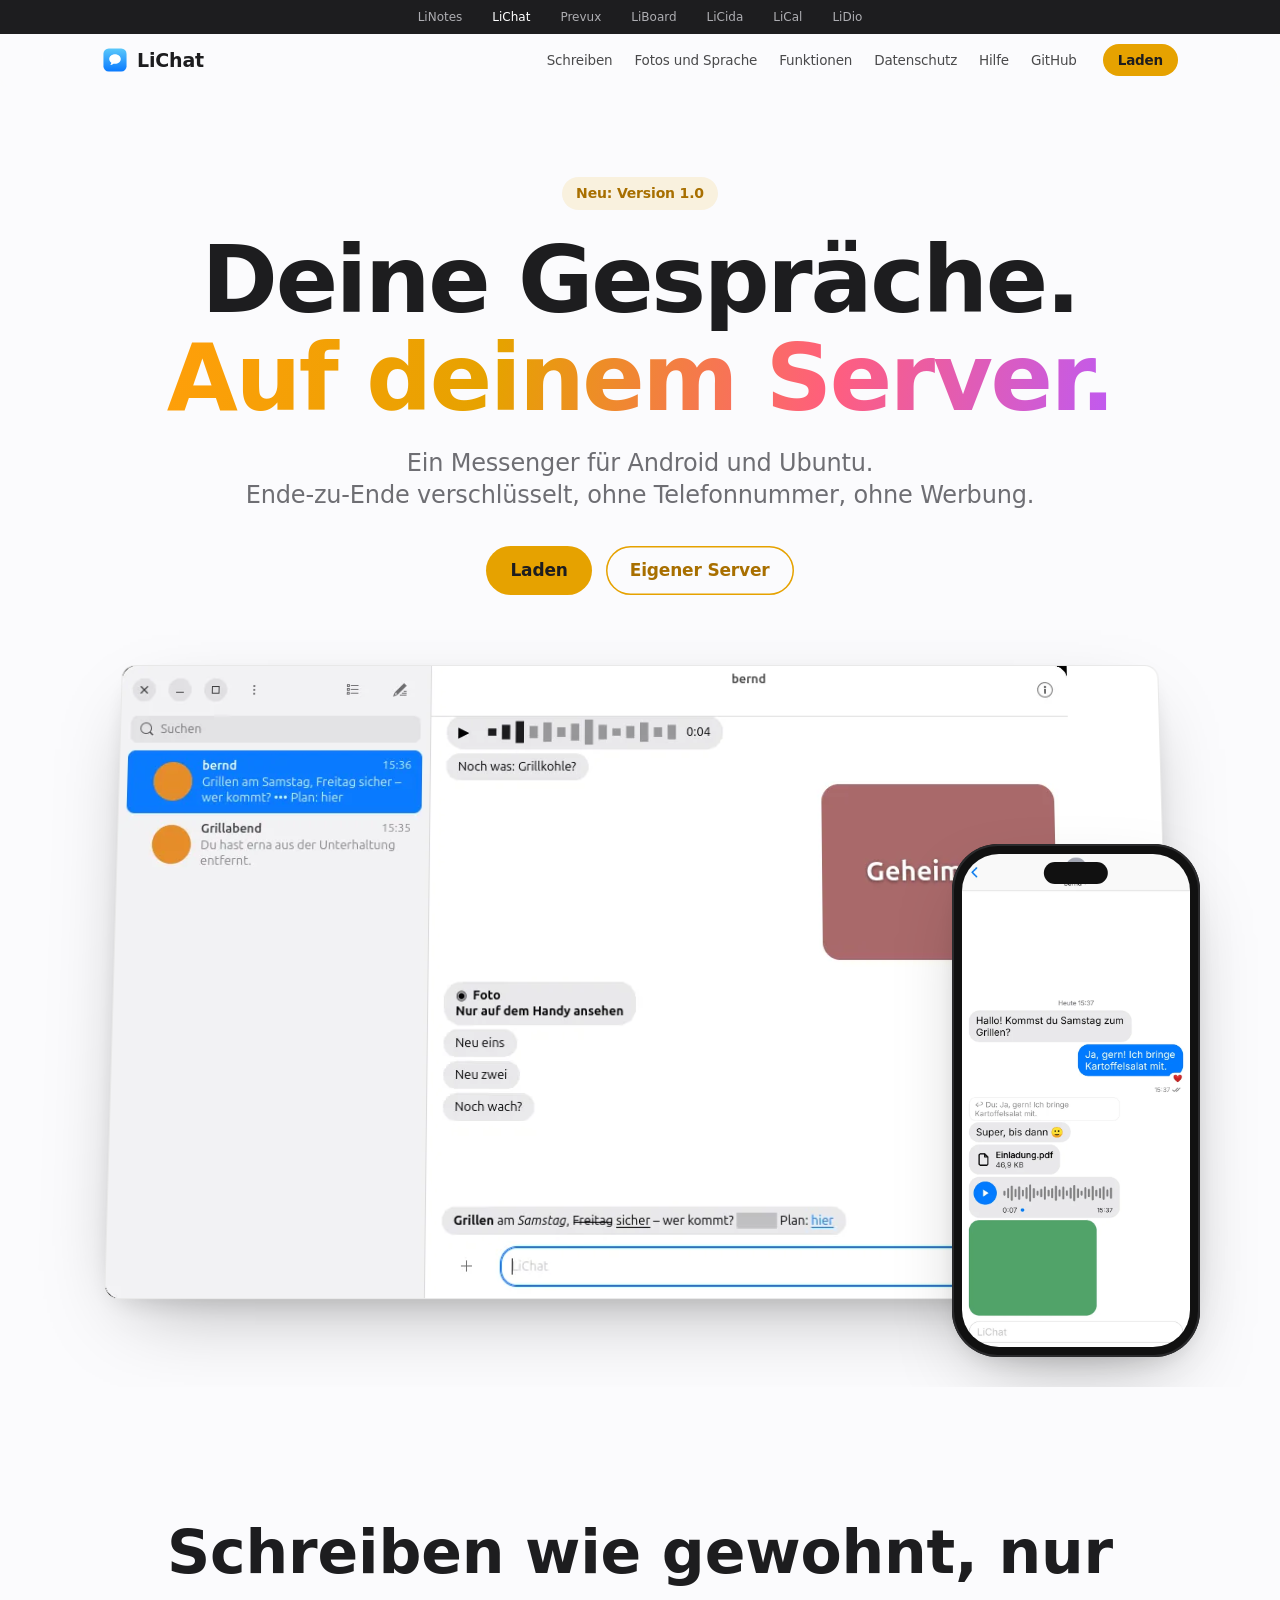
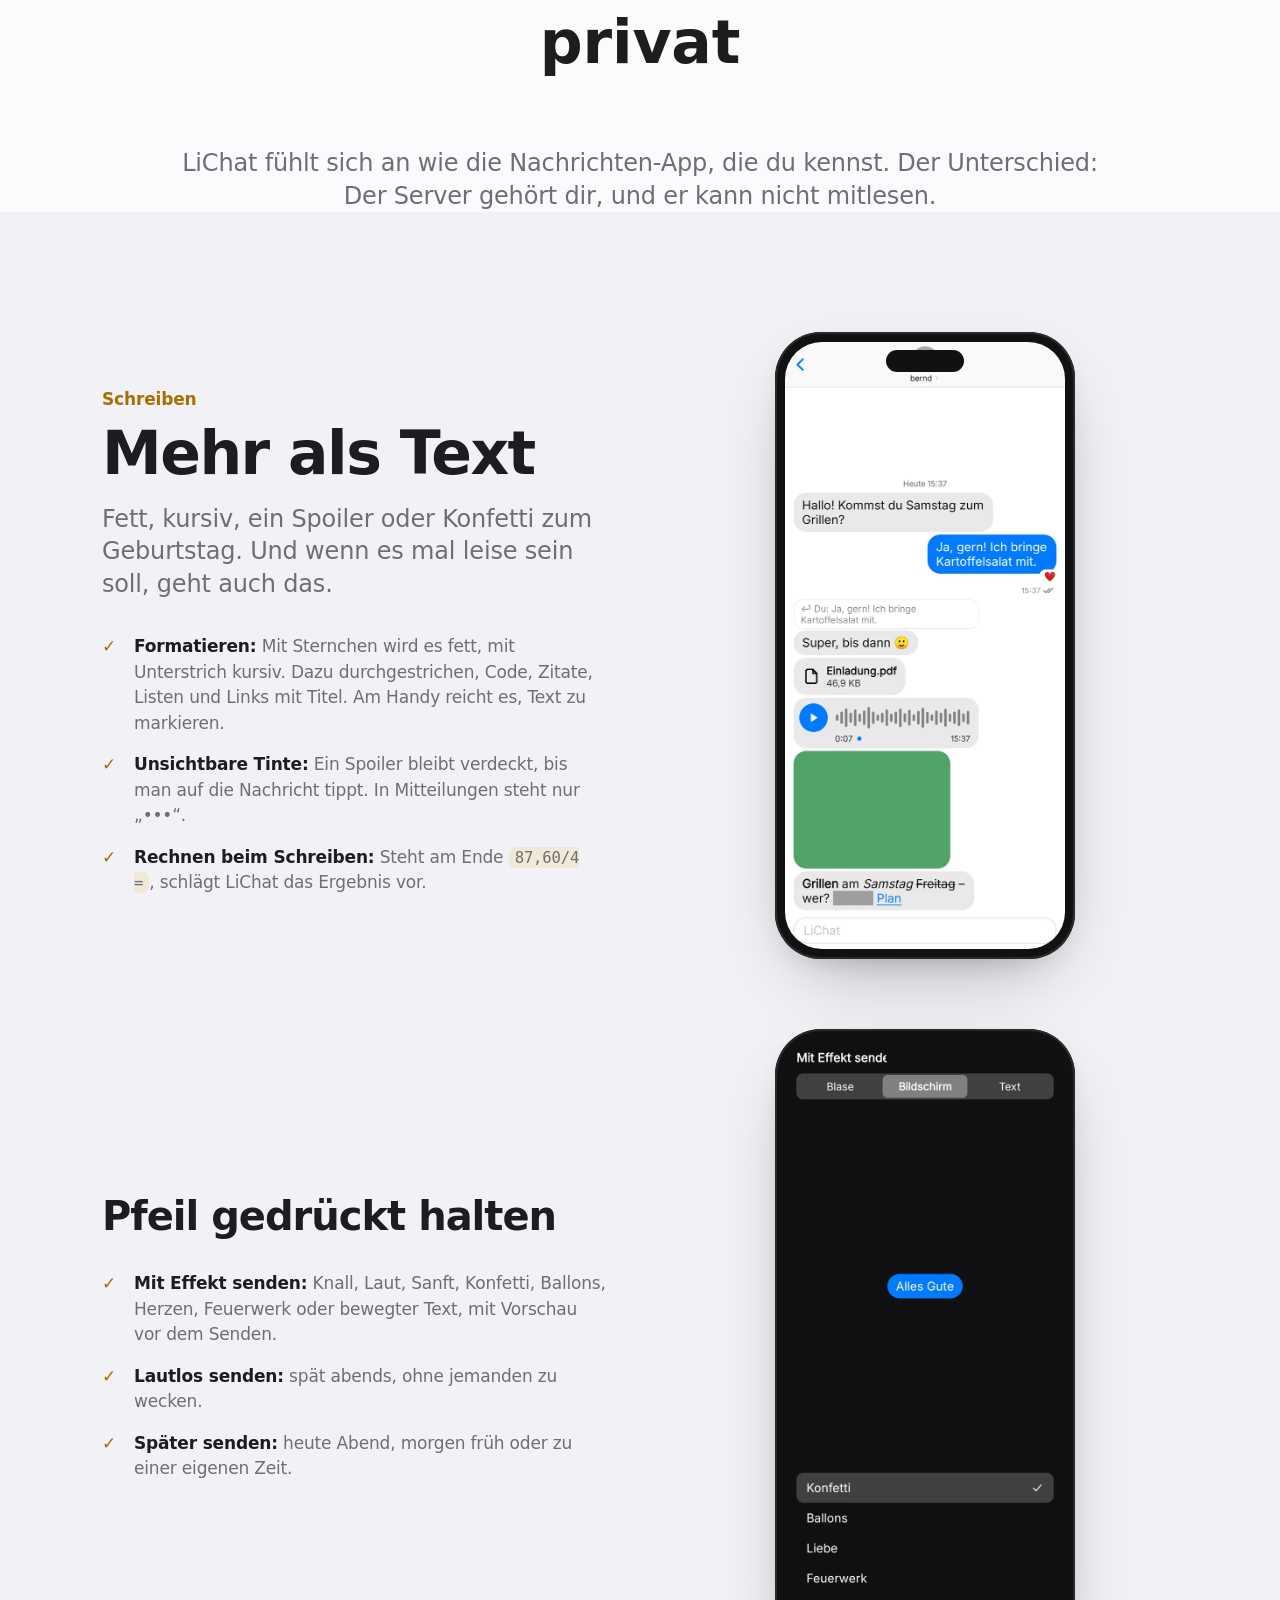
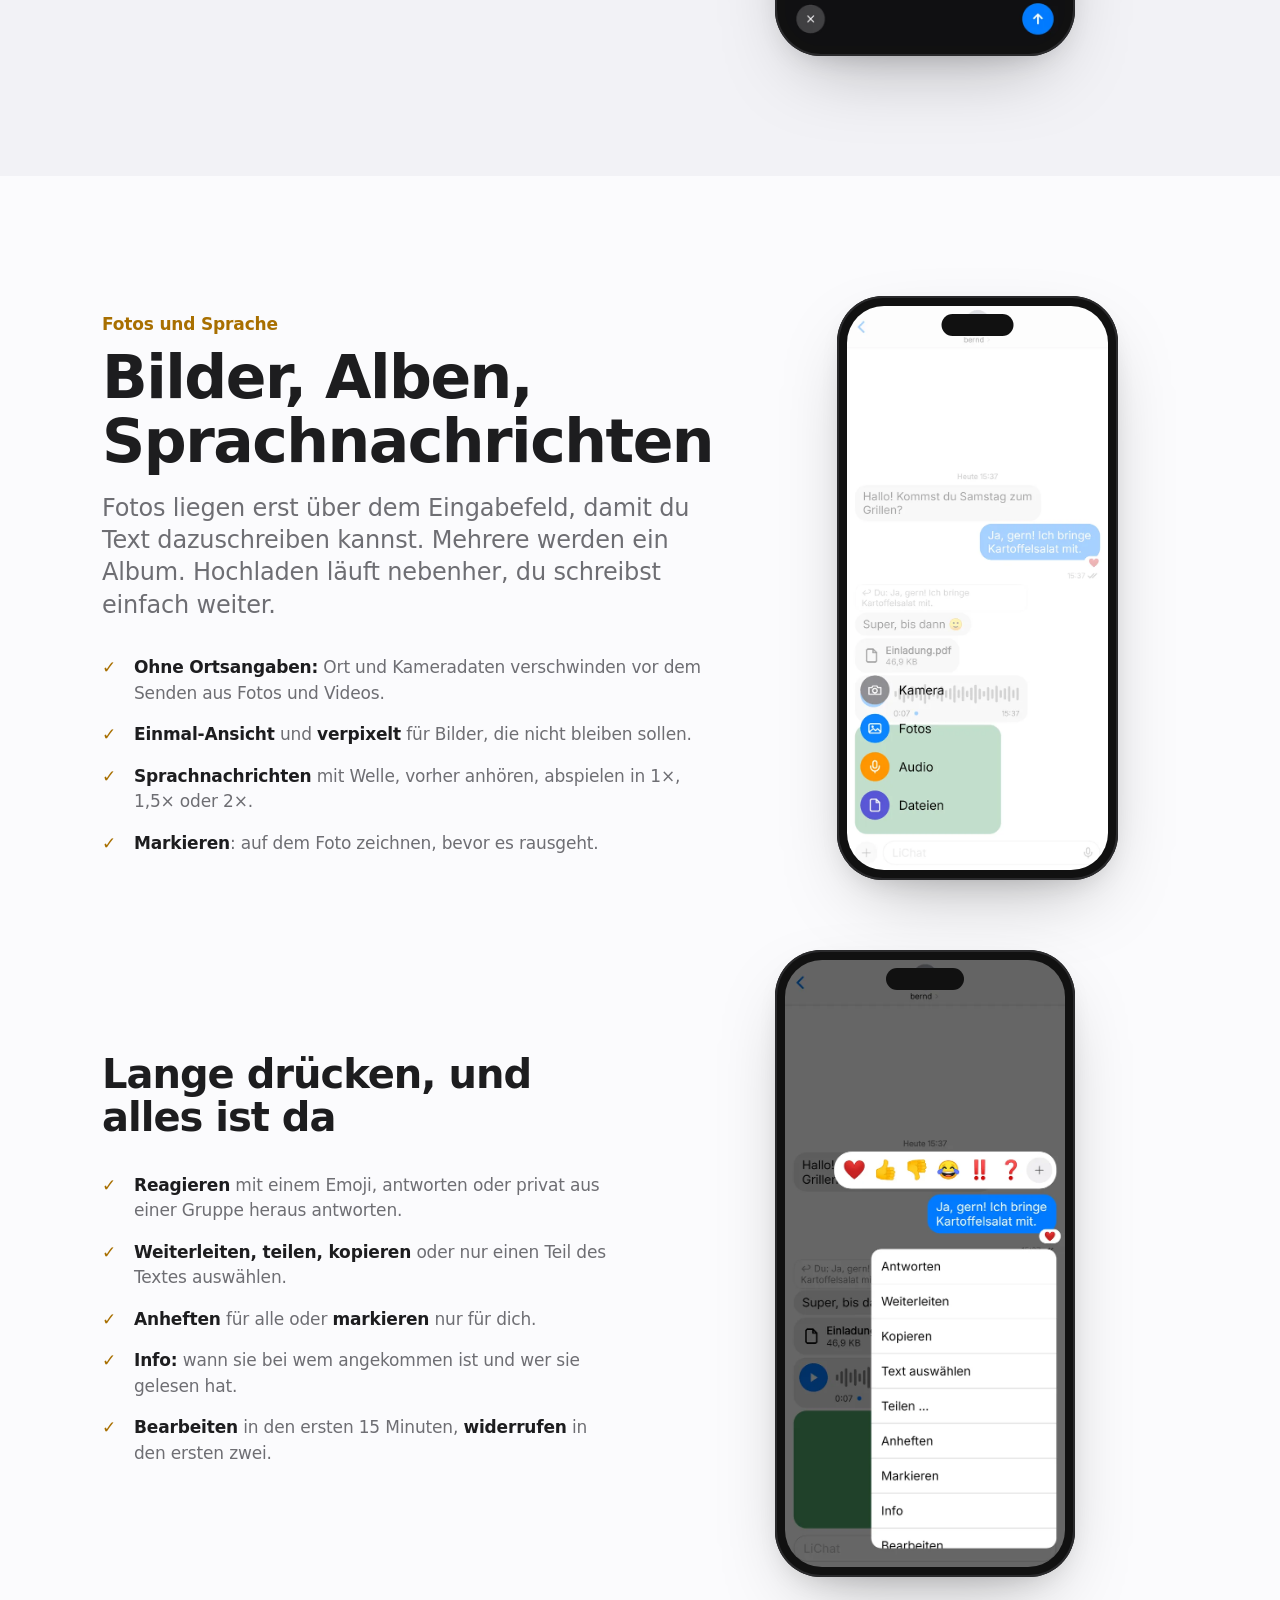
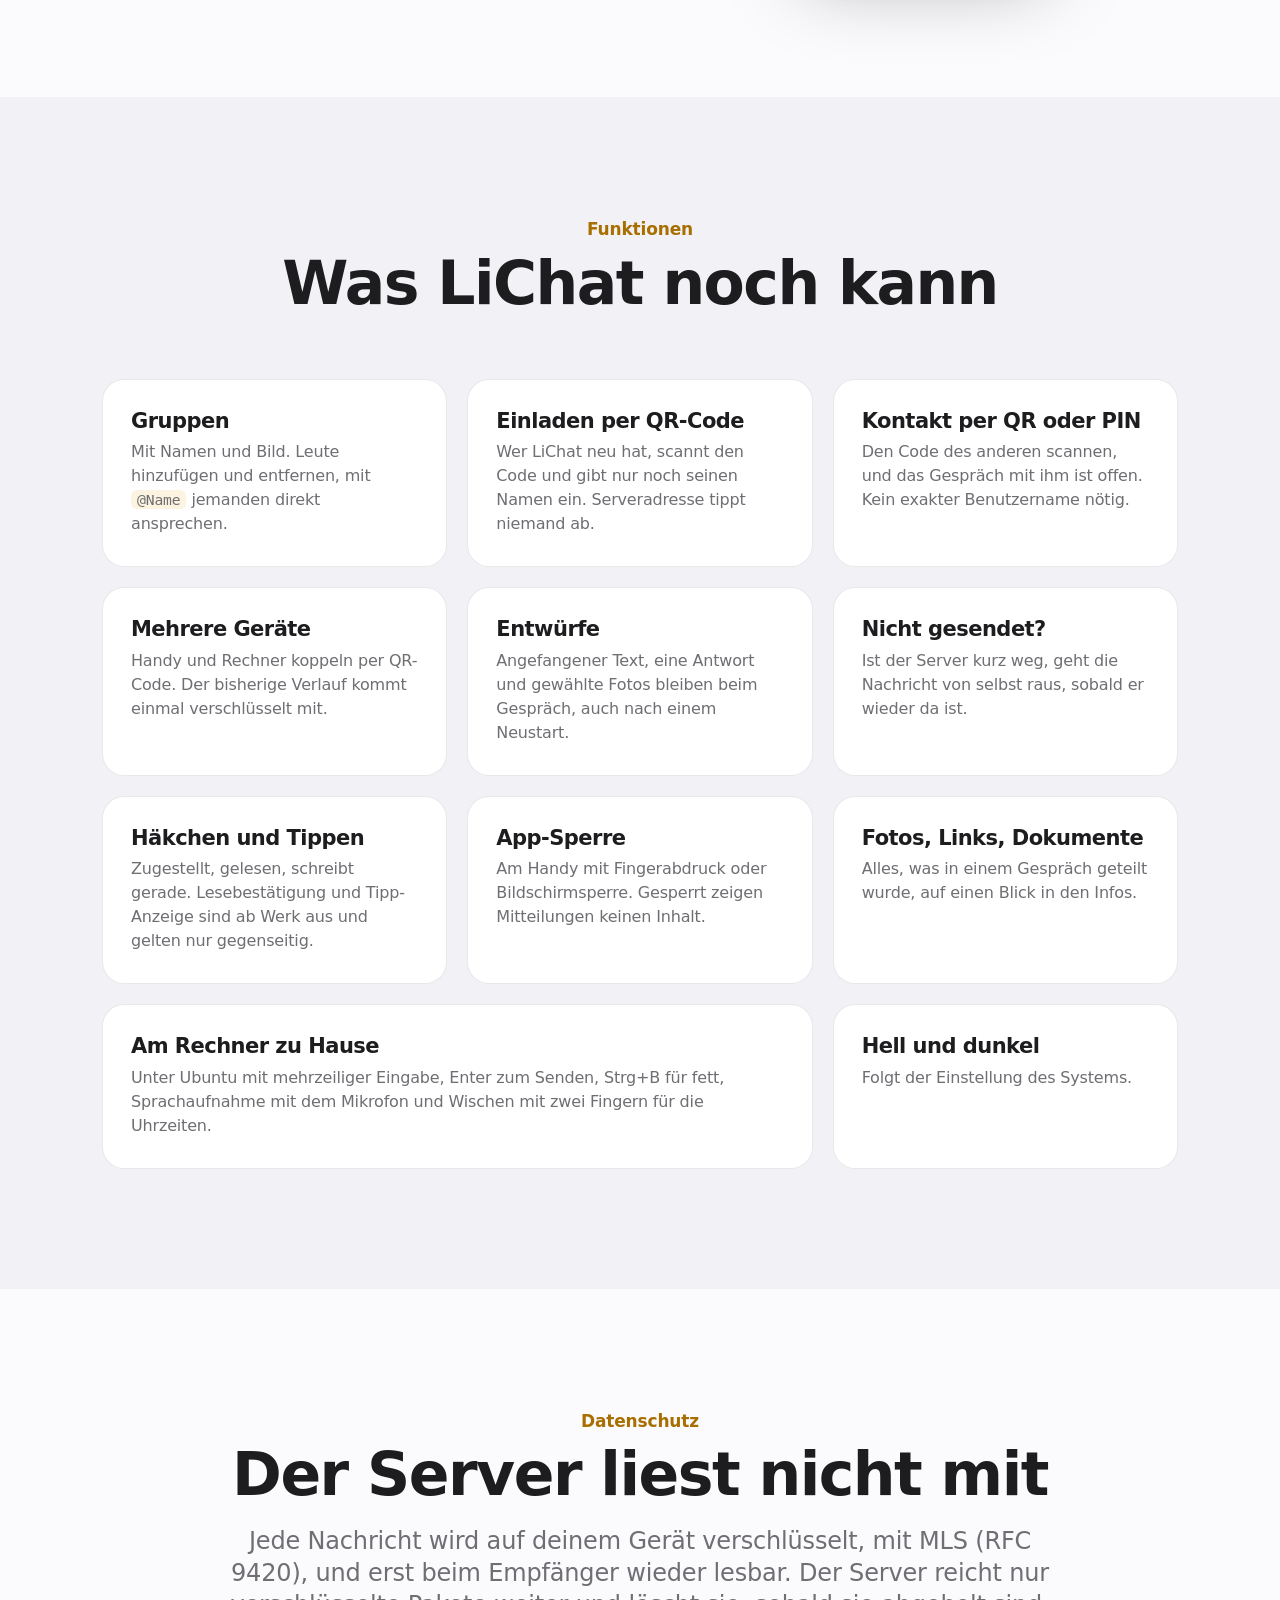
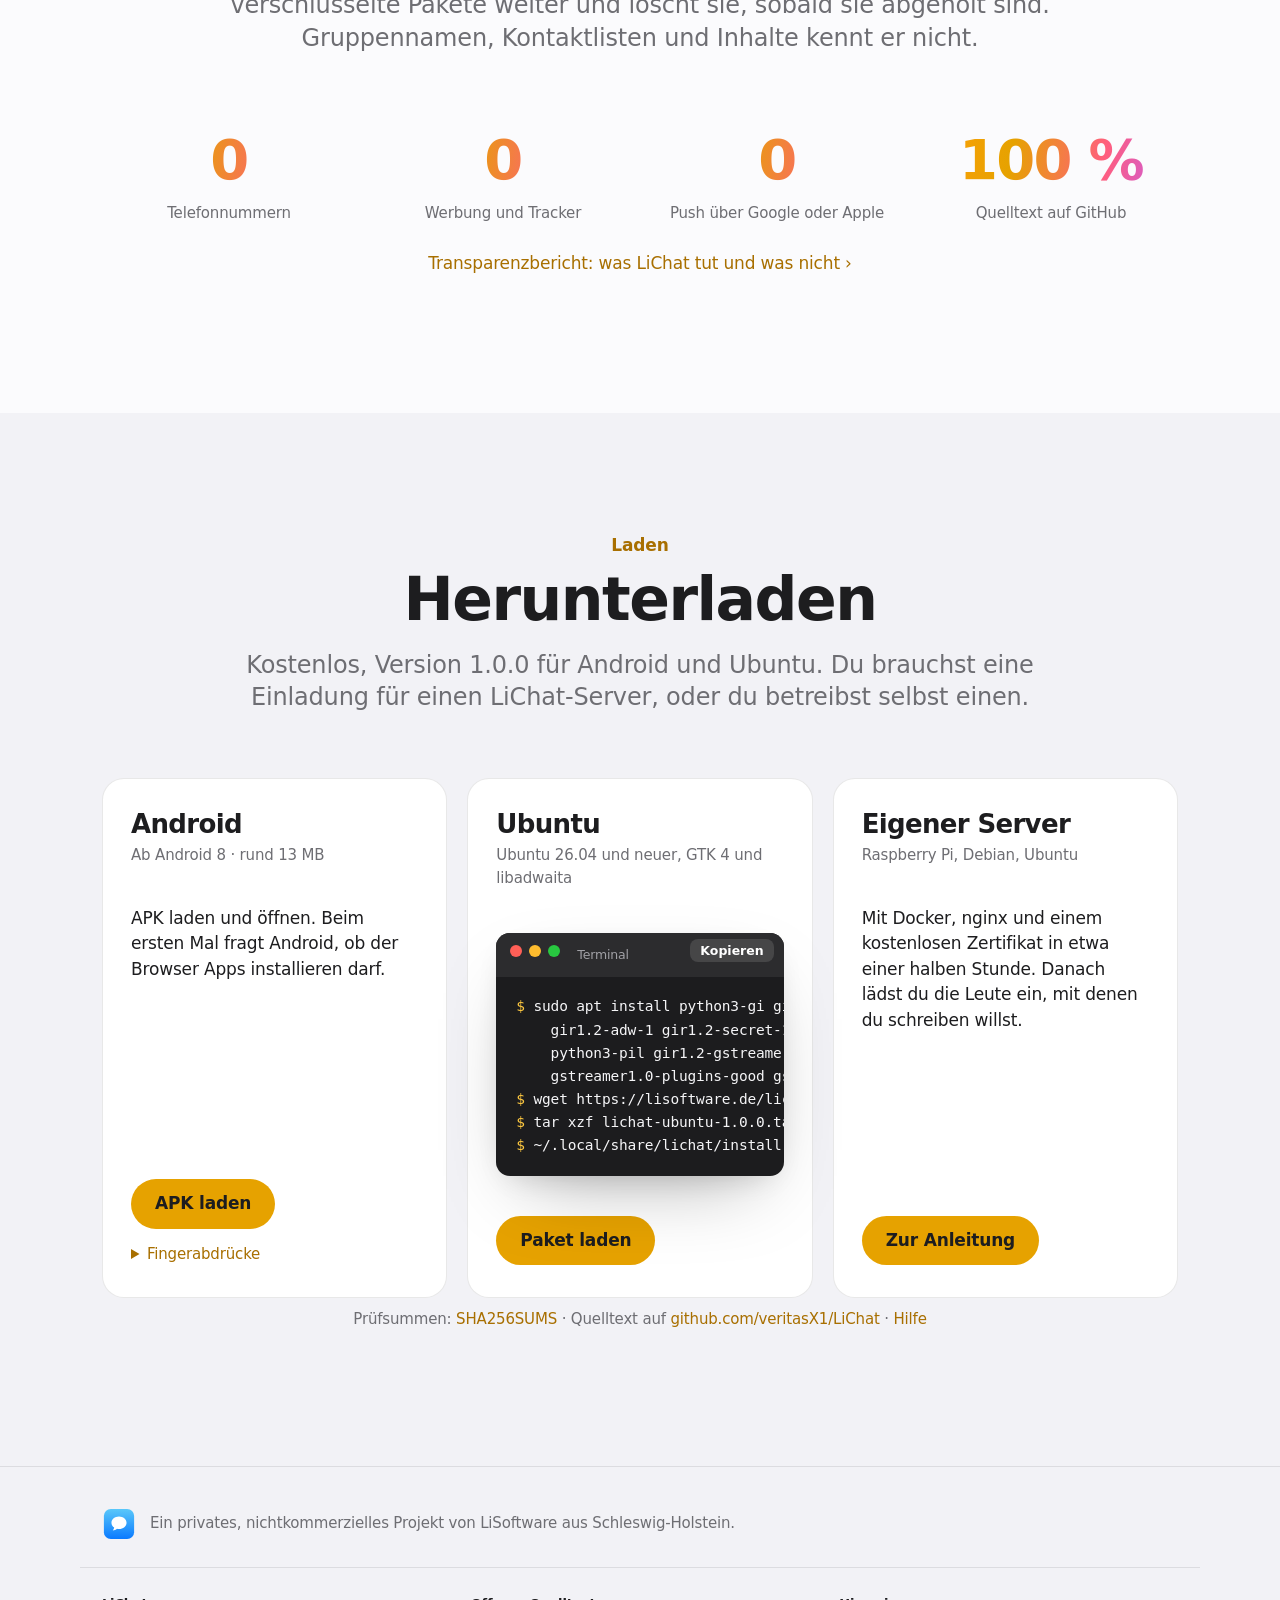
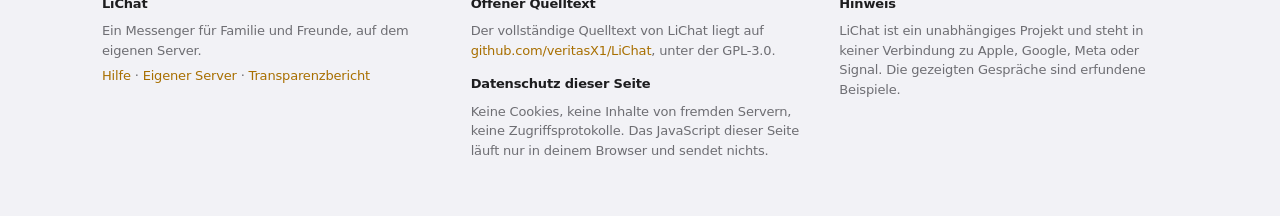
==== commit 725c22fe: "[4c46ee84] Homepage für LiChat 1.0: Start, Hilfe, eigener Server, Transparenzbericht homepage/ im St" ====
--- a/homepage/index.html
+++ b/homepage/index.html
@@ -217,7 +217,7 @@
 <footer>
   <div class="wrap made">
     <img src="lichat.svg" alt="" width="34" height="34">
-    <p>Ein privates, nichtkommerzielles Projekt von Olaf Winkler aus Schleswig-Holstein.</p>
+    <p>Ein privates, nichtkommerzielles Projekt von LiSoftware aus Schleswig-Holstein.</p>
   </div>
   <div class="wrap cols">
     <div>
